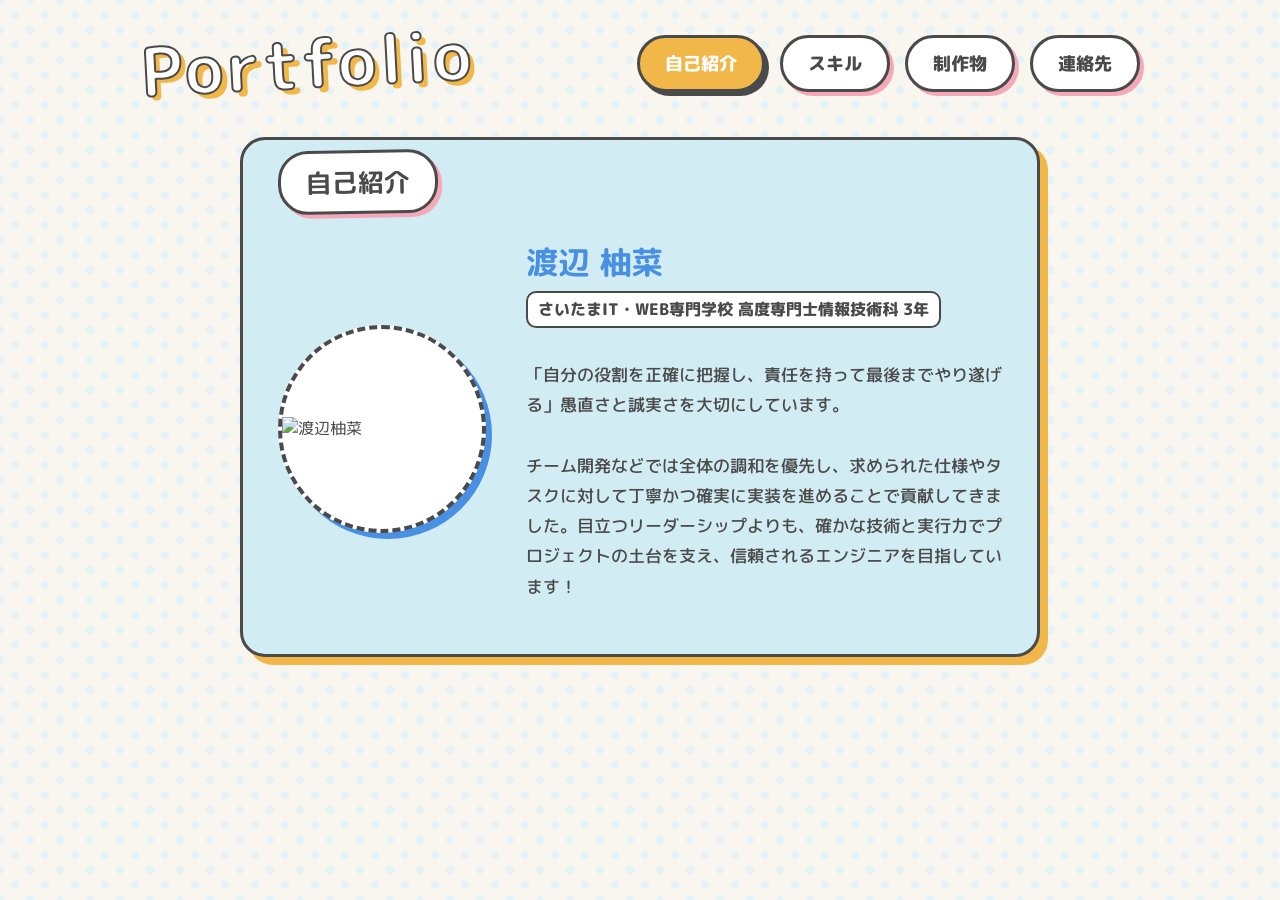
==== index.html @ 3a68c3c6 "Update index.html" ====
<!DOCTYPE html>
<html lang="ja">
<head>
    <meta charset="UTF-8">
    <meta name="viewport" content="width=device-width, initial-scale=1.0">
    <title>渡辺柚菜のポートフォリオ</title>
    <!-- 丸みのある可愛いフォントを読み込み -->
    <link rel="preconnect" href="https://fonts.googleapis.com">
    <link rel="preconnect" href="https://fonts.gstatic.com" crossorigin>
    <link href="https://fonts.googleapis.com/css2?family=M+PLUS+Rounded+1c:wght@500;800&display=swap" rel="stylesheet">
    
    <!-- CSSファイルの読み込み（GitHubでは同じフォルダに置くこと） -->
    <link rel="stylesheet" href="style.css">
</head>
<body>

<!-- ローディング画面 -->
<div id="loading-screen">
    <div class="loading-content">
        <div class="loading-shape"></div>
        <div class="loading-text">Now Loading...</div>
    </div>
</div>

<!-- パーティクル（漂う図形）の背景 -->
<div id="particles-container"></div>

<!-- ヘッダー部分 -->
<header class="site-header">
    <div class="header-inner">
        <h1 class="main-title">Portfolio</h1>
        
        <nav class="nav-menu">
            <button class="nav-btn active" onclick="showPage('page-about', this)">自己紹介</button>
            <button class="nav-btn" onclick="showPage('page-skills', this)">スキル</button>
            <button class="nav-btn" onclick="showPage('page-works', this)">制作物</button>
            <button class="nav-btn" onclick="showPage('page-contact', this)">連絡先</button>
        </nav>
    </div>
</header>

<div class="container">

    <!-- ページ1：自己紹介 -->
    <div id="page-about" class="page active">
        <div class="card-box">
            <h2>自己紹介</h2>
            <div class="profile-content">
                <div class="profile-img-wrapper">
                    <!-- GitHubにアップする際は、同じフォルダに kawaii.png などの画像を入れてください -->
                    <img src="kawaii.png" alt="渡辺柚菜">
                </div>
                <div class="profile-text">
                    <h3>渡辺 柚菜</h3>
                    <div class="sub-title">さいたまIT・WEB専門学校 高度専門士情報技術科 3年</div>
                    <p>
                        「自分の役割を正確に把握し、責任を持って最後までやり遂げる」愚直さと誠実さを大切にしています。<br><br>
                        チーム開発などでは全体の調和を優先し、求められた仕様やタスクに対して丁寧かつ確実に実装を進めることで貢献してきました。目立つリーダーシップよりも、確かな技術と実行力でプロジェクトの土台を支え、信頼されるエンジニアを目指しています！
                    </p>
                </div>
            </div>
        </div>
    </div>

    <!-- ページ2：スキル・資格 -->
    <div id="page-skills" class="page">
        <div class="card-box">
            <h2>スキル</h2>
            
            <div class="timeline-section">
                <h3>１年生</h3>
                <div class="skill-category">
                    <div class="skill-category-title">フロント・デザイン</div>
                    <span class="skill-tag">HTML/CSS</span>
                    <span class="skill-tag">JavaScript</span>
                </div>
                <div class="skill-category">
                    <div class="skill-category-title">バック・DB・インフラ等</div>
                    <span class="skill-tag">Python</span>
                    <span class="skill-tag">MySQL</span>
                    <span class="skill-tag">Linux</span>
                    <span class="skill-tag">Git</span>
                </div>
            </div>
            
            <div class="timeline-section">
                <h3>２年生</h3>
                <div class="skill-category">
                    <div class="skill-category-title">フロントエンド</div>
                    <span class="skill-tag">TypeScript</span>
                    <span class="skill-tag">Node.js</span>
                </div>
                <div class="skill-category">
                    <div class="skill-category-title">バック・DB・インフラ</div>
                    <span class="skill-tag">Swift</span>
                    <span class="skill-tag">Xcode</span>
                    <span class="skill-tag">SQLite3</span>
                    <span class="skill-tag">AWS</span>
                </div>
                <div class="skill-category">
                    <div class="skill-category-title">デザイン・その他</div>
                    <span class="skill-tag">Figma</span>
                    <span class="skill-tag">Raspberry Pi</span>
                </div>
            </div>
            
            <div class="timeline-section">
                <h3>３年生～現在</h3>
                <div class="skill-category">
                    <div class="skill-category-title">バック・DB</div>
                    <span class="skill-tag">Swift</span>
                    <span class="skill-tag">Xcode</span>
                    <span class="skill-tag">MySQL</span>
                </div>
                <div class="skill-category">
                    <div class="skill-category-title">デザイン・動画</div>
                    <span class="skill-tag">Figma</span>
                    <span class="skill-tag">Premiere Pro</span>
                </div>
            </div>
        </div>

        <div class="card-box">
            <h2>資格・免許</h2>
            <ul class="badge-list">
                <li>普通自動車第一種運転免許</li>
                <li>MOS (Microsoft Office Specialist) Excel</li>
                <li>MOS (Microsoft Office Specialist) Word</li>
            </ul>
        </div>
    </div>

    <!-- ページ3：制作物 -->
    <div id="page-works" class="page">
        <div class="card-box works-container">
            <div class="works-grid">
                <a href="#" target="_blank" class="work-card">
                    <div class="work-img" style="background-image: url('work1.png');"></div>
                    <div class="work-info">
                        <div class="work-tags">
                            <span class="work-tag">2年生</span>
                            <span class="work-tag">Swift</span>
                        </div>
                        <h3>iOSアプリ「○○○○」</h3>
                        <p>授業で作成したiOSアプリです。○○の課題を解決するために作成し、データの保存にはSQLiteを利用しました。（タップでデモへ）</p>
                    </div>
                </a>
                <a href="#" target="_blank" class="work-card">
                    <div class="work-img" style="background-image: url('work2.png');"></div>
                    <div class="work-info">
                        <div class="work-tags">
                            <span class="work-tag">1年生</span>
                            <span class="work-tag">Web制作</span>
                        </div>
                        <h3>Webサイト「○○○○」</h3>
                        <p>はじめてJavaScriptで動きをつけたWebサイトです。デザインからコーディングまで一貫して行いました。</p>
                    </div>
                </a>
            </div>
        </div>
    </div>

    <!-- ページ4：連絡先 -->
    <div id="page-contact" class="page">
        <div class="card-box">
            <h2>連絡先</h2>
            <p class="contact-text">
                ポートフォリオをご覧いただきありがとうございます！<br>
                ご連絡は以下のメールアドレスよりお願いいたします。
            </p>
            <ul class="badge-list">
                <!-- メールアドレスはご自身のものに変更してください -->
                <li>メール: <a href="mailto:yuzuna-watanabe@example.com" class="contact-link">yuzuna-watanabe@example.com</a></li>
            </ul>
        </div>
    </div>

</div>

<!-- JavaScriptエリア（エラーを防ぐため外部に依存しないプレーンなJS） -->
<script>
    // ページ切り替え機能
    function showPage(pageId, btnElement) {
        const pages = document.querySelectorAll('.page');
        pages.forEach(page => page.classList.remove('active'));

        const buttons = document.querySelectorAll('.nav-btn');
        buttons.forEach(btn => btn.classList.remove('active'));

        const targetPage = document.getElementById(pageId);
        if (targetPage) {
            targetPage.classList.add('active');
            btnElement.classList.add('active');
        }
    }

    // ローディング画面とパーティクルの制御
    window.addEventListener('load', () => {
        setTimeout(() => {
            const loader = document.getElementById('loading-screen');
            if (loader) {
                loader.style.opacity = '0';
                loader.style.visibility = 'hidden';
            }
        }, 1200);

        createParticles();
    });

    // パーティクル（図形）の生成
    function createParticles() {
        const container = document.getElementById('particles-container');
        if (!container) return;
        
        const colors = ['#f7a8b8', '#d2ecf4', '#f2b749', '#ffffff'];

        for (let i = 0; i < 25; i++) {
            const particle = document.createElement('div');
            particle.classList.add('particle');
            
            const size = Math.random() * 20 + 10;
            const left = Math.random() * 100;
            const duration = Math.random() * 15 + 10;
            const delay = Math.random() * 10;

            particle.style.width = `${size}px`;
            particle.style.height = `${size}px`;
            particle.style.left = `${left}vw`;
            particle.style.animationDuration = `${duration}s`;
            particle.style.animationDelay = `${delay}s`;
            particle.style.backgroundColor = colors[Math.floor(Math.random() * colors.length)];

            if (Math.random() > 0.5) {
                particle.style.borderRadius = '50%';
            } else {
                particle.style.borderRadius = '6px';
            }

            container.appendChild(particle);
        }
    }
</script>

</body>
</html>
---- style.css ----
@charset "UTF-8";

/* =========================================
   1. 基本設定（カラーパレットと全体）
   ========================================= */

:root {
    --bg-base: #f9f6f0;        /* クリーム色 */
    --dot-color: #e4f3f8;      /* 背景の水玉の色 */
    --box-bg: #d2ecf4;         /* メインの薄いブルー */
    --text-main: #4a4a4a;      /* 少し柔らかい黒 */
    --accent-yellow: #f2b749;  /* マスタードイエロー */
    --accent-pink: #f7a8b8;    /* ポップなピンク */
    --accent-blue: #4a90e2;    /* さわやかなブルー */
}

/* --- スクロールバーのカスタマイズ --- */
::-webkit-scrollbar {
    width: 14px; /* 少し太めにして可愛く */
}
::-webkit-scrollbar-track {
    background: var(--bg-base);
}
::-webkit-scrollbar-thumb {
    background-color: var(--accent-yellow);
    border-radius: 10px;
    border: 3px solid var(--bg-base); /* トラックの色と合わせてフチを作る */
}

body {
    /* 水玉模様の背景 */
    background-color: var(--bg-base);
    background-image: 
        radial-gradient(var(--dot-color) 20%, transparent 20%),
        radial-gradient(var(--dot-color) 20%, transparent 20%);
    background-size: 30px 30px;
    background-position: 0 0, 15px 15px;
    
    color: var(--text-main);
    font-family: 'M PLUS Rounded 1c', sans-serif; /* 丸ゴシック */
    margin: 0;
    padding: 0 20px 40px 20px;
    display: flex;
    flex-direction: column;
    align-items: center;
    overflow-x: hidden; /* 横揺れ防止 */
}

/* =========================================
   2. ヘッダーエリア
   ========================================= */

.site-header {
    width: 100%;
    display: flex;
    justify-content: center;
    padding: 30px 0 40px 0;
}

.header-inner {
    max-width: 1000px;
    width: 100%;
    display: flex;
    justify-content: space-between;
    align-items: center;
}

/* --- メインタイトル --- */
.main-title {
    color: #fff;
    font-size: 4.2rem;
    margin: 0;
    -webkit-text-stroke: 2px var(--text-main);
    text-shadow: 5px 5px 0px var(--accent-yellow);
    letter-spacing: 4px;
    transform: rotate(-3deg);
    line-height: 1;
}

/* --- メニューボタン --- */
.nav-menu {
    display: flex;
    gap: 15px;
    flex-wrap: wrap;
    justify-content: center;
}

.nav-btn {
    background-color: #fff;
    border: 3px solid var(--text-main);
    color: var(--text-main);
    padding: 12px 25px;
    border-radius: 50px;
    font-size: 1.1rem;
    font-weight: 800;
    font-family: 'M PLUS Rounded 1c', sans-serif;
    cursor: pointer;
    transition: all 0.2s cubic-bezier(0.68, -0.55, 0.265, 1.55);
    box-shadow: 4px 4px 0px var(--accent-pink);
}

.nav-btn:hover {
    transform: translateY(-5px) rotate(-3deg);
    box-shadow: 6px 8px 0px var(--accent-pink);
}

.nav-btn.active {
    background-color: var(--accent-yellow);
    box-shadow: 4px 4px 0px var(--text-main);
    color: #fff;
}

@media (max-width: 850px) {
    .header-inner { flex-direction: column; gap: 25px; }
    .main-title { font-size: 3.5rem; }
}


/* =========================================
   3. メインコンテンツと共通スタイル
   ========================================= */

.container {
    max-width: 800px;
    width: 100%;
}

/* ページ切り替えアニメーション */
.page {
    display: none;
    animation: popIn 0.5s cubic-bezier(0.68, -0.55, 0.265, 1.55) forwards;
}
.page.active { display: block; }

@keyframes popIn {
    0% { opacity: 0; transform: scale(0.9) translateY(20px); }
    100% { opacity: 1; transform: scale(1) translateY(0); }
}

/* --- 共通の角丸・影付きボックス --- */
.card-box {
    background-color: var(--box-bg);
    border: 3px solid var(--text-main);
    border-radius: 25px;
    padding: 35px;
    box-shadow: 8px 8px 0px var(--accent-yellow);
    margin-bottom: 30px;
    position: relative;
}

/* ボックスのタイトル（リボン風） */
.card-box h2 {
    color: var(--text-main);
    font-size: 1.6rem;
    margin-top: -55px; /* ボックスの上にはみ出させる */
    margin-bottom: 25px;
    background-color: #fff;
    border: 3px solid var(--text-main);
    padding: 10px 25px;
    border-radius: 30px;
    display: inline-block;
    box-shadow: 4px 4px 0px var(--accent-pink);
    transform: rotate(-1deg);
}

/* 制作物ページは外側の背景を消す */
.works-container {
    background-color: transparent;
    border: none;
    box-shadow: none;
    padding: 0;
}


/* =========================================
   4. 各ページ専用のスタイル
   ========================================= */

/* --- ページ1：自己紹介 --- */
.profile-content {
    display: flex;
    align-items: center;
    gap: 40px;
}

.profile-img-wrapper {
    width: 200px;
    height: 200px;
    border-radius: 50%;
    border: 4px dashed var(--text-main);
    background-color: #fff; /* 丸の中の色を白（#fff）に変更しました */
    display: flex;
    justify-content: center;
    align-items: center; /* 画像をど真ん中に配置します */
    box-shadow: 6px 6px 0px var(--accent-blue);
    flex-shrink: 0;
    position: relative;
}

.profile-img-wrapper img {
    width: 115%; /* 115%から90%に変更し、画像を少し小さめにしました */
    height: auto;
    object-fit: contain;
    position: relative;
    z-index: 10;
}

.profile-text h3 { margin: 0 0 5px 0; font-size: 2rem; color: var(--accent-blue); }
.profile-text .sub-title { font-size: 1rem; color: var(--text-main); margin-bottom: 15px; font-weight: 800; background: #fff; display: inline-block; padding: 5px 10px; border-radius: 10px; border: 2px solid var(--text-main); }
.profile-text p { line-height: 1.8; font-size: 1.05rem; font-weight: 500; text-align: left; }

@media (max-width: 650px) {
    .profile-content { flex-direction: column; text-align: center; }
}

/* --- ページ2：スキル・資格 --- */
.timeline-section { 
    background: #fff; 
    border: 3px solid var(--text-main); 
    border-radius: 15px; 
    padding: 20px; 
    margin-bottom: 20px; 
    box-shadow: 4px 4px 0px rgba(0,0,0,0.1);
}
.timeline-section h3 { 
    font-size: 1.2rem; 
    color: var(--accent-blue); 
    margin: 0 0 15px 0; 
    border-bottom: 3px dotted var(--accent-yellow); 
    display: inline-block;
}

.skill-tag {
    display: inline-block;
    background-color: var(--bg-base);
    border: 2px solid var(--text-main);
    padding: 5px 12px;
    border-radius: 20px;
    font-size: 0.9rem;
    font-weight: 800;
    margin: 0 5px 10px 0;
    box-shadow: 2px 2px 0px var(--accent-yellow);
}

/* リストのデザイン */
.badge-list { list-style: none; padding: 0; margin: 0; }
.badge-list li { 
    background: #fff; 
    border: 2px solid var(--text-main);
    padding: 12px 20px; 
    border-radius: 15px; 
    margin-bottom: 12px; 
    font-size: 1rem; 
    font-weight: 800;
    box-shadow: 3px 3px 0px var(--accent-pink);
    display: flex;
    align-items: center;
}

/* 絵文字の代わりに、可愛いドットをCSSで作成してリストの先頭に付ける */
.badge-list li::before { 
    content: "";
    display: inline-block;
    width: 12px;
    height: 12px;
    background-color: var(--accent-yellow);
    border: 2px solid var(--text-main);
    border-radius: 50%;
    margin-right: 12px;
    box-shadow: 2px 2px 0px var(--accent-pink); /* ドットにも影をつける */
}

/* --- ページ3：制作物 --- */
.works-grid { display: flex; flex-direction: column; gap: 30px; }
.work-card {
    background-color: #fff; border-radius: 20px; overflow: hidden;
    text-decoration: none; color: var(--text-main); display: flex;
    border: 3px solid var(--text-main);
    box-shadow: 6px 6px 0px var(--accent-blue);
    transition: all 0.3s cubic-bezier(0.68, -0.55, 0.265, 1.55);
}
.work-card:hover { 
    transform: translateY(-8px) rotate(1deg); 
    box-shadow: 10px 10px 0px var(--accent-pink); 
}
.work-img { 
    width: 45%; 
    background-color: var(--bg-base); 
    min-height: 220px; 
    background-size: cover; 
    background-position: center; 
    border-right: 3px solid var(--text-main); 
}
.work-info { padding: 30px; width: 55%; display: flex; flex-direction: column; justify-content: center; }
.work-info h3 { margin: 0 0 15px 0; font-size: 1.5rem; }
.work-info p { font-size: 0.95rem; font-weight: 500; line-height: 1.6; margin: 0; }

.work-tags { margin-bottom: 15px; }
.work-tag { font-size: 0.85rem; background-color: var(--accent-yellow); color: #fff; border: 2px solid var(--text-main); padding: 5px 10px; border-radius: 8px; margin-right: 8px; font-weight: 800; }

@media (max-width: 600px) {
    .work-card { flex-direction: column; }
    .work-img { width: 100%; border-right: none; border-bottom: 3px solid var(--text-main); }
    .work-info { width: 100%; box-sizing: border-box; }
}


/* =========================================
   5. ローディングとパーティクル（絵文字なし版）
   ========================================= */

/* --- ローディング画面全体 --- */
#loading-screen {
    position: fixed;
    top: 0; left: 0;
    width: 100vw; height: 100vh;
    /* 背景色も水玉にしておく */
    background-color: var(--bg-base);
    background-image: 
        radial-gradient(var(--dot-color) 20%, transparent 20%),
        radial-gradient(var(--dot-color) 20%, transparent 20%);
    background-size: 30px 30px;
    background-position: 0 0, 15px 15px;
    z-index: 9999;
    display: flex;
    justify-content: center;
    align-items: center;
    transition: opacity 0.8s ease-out, visibility 0.8s ease-out;
}

.loading-content {
    text-align: center;
}

/* --- 回転するポップな四角形（CSSで描画） --- */
.loading-shape {
    width: 45px;
    height: 45px;
    background-color: var(--accent-pink);
    border: 3px solid var(--text-main);
    border-radius: 12px;
    margin: 0 auto 20px auto;
    box-shadow: 4px 4px 0px var(--accent-yellow);
    animation: spinBounce 1.5s infinite cubic-bezier(0.68, -0.55, 0.265, 1.55);
}

@keyframes spinBounce {
    0% { transform: translateY(0) rotate(0deg); }
    50% { transform: translateY(-25px) rotate(180deg); }
    100% { transform: translateY(0) rotate(360deg); }
}

/* 文字の装飾 */
.loading-text {
    font-size: 2rem;
    font-weight: 800;
    color: var(--text-main);
    letter-spacing: 2px;
    -webkit-text-stroke: 1px #fff;
    text-shadow: 3px 3px 0px var(--accent-pink);
}


/* --- パーティクル（漂う図形） --- */
#particles-container {
    position: fixed;
    top: 0; left: 0;
    width: 100vw; height: 100vh;
    pointer-events: none; /* クリックの邪魔にならないようにする */
    z-index: -1;          /* 他のコンテンツの後ろに配置 */
    overflow: hidden;
}

.particle {
    position: absolute;
    bottom: -50px;
    opacity: 0;
    animation: driftUp linear infinite;
    border: 3px solid var(--text-main);
    box-shadow: 2px 2px 0px rgba(0,0,0,0.1);
}

@keyframes driftUp {
    0% { transform: translateY(0) translateX(0) rotate(0deg); opacity: 0; }
    10% { opacity: 0.8; }
    90% { opacity: 0.8; }
    100% { transform: translateY(-110vh) translateX(30px) rotate(360deg); opacity: 0; }
}

/* --- スキルの小見出し（カテゴリー）をスッキリ見やすく！ --- */
.skill-category {
    margin-bottom: 25px; /* タグの下にしっかり余白を取って見やすく */
}

.skill-category:last-child {
    margin-bottom: 5px;
}

/* ごちゃごちゃしたフチや影をなくし、スッキリとしたテキストに */
.skill-category-title {
    font-size: 0.95rem;
    font-weight: 800;
    color: var(--text-main);
    margin-bottom: 12px;
    display: flex;
    align-items: center;
}

/* 左側に可愛いピンクの丸（ドット）をつけてアクセントに */
.skill-category-title::before {
    content: "";
    display: inline-block;
    width: 10px;
    height: 10px;
    border-radius: 50%;
    background-color: var(--accent-pink);
    margin-right: 10px;
    box-shadow: 2px 2px 0px rgba(0,0,0,0.1); /* ドットにだけさりげない影 */
}
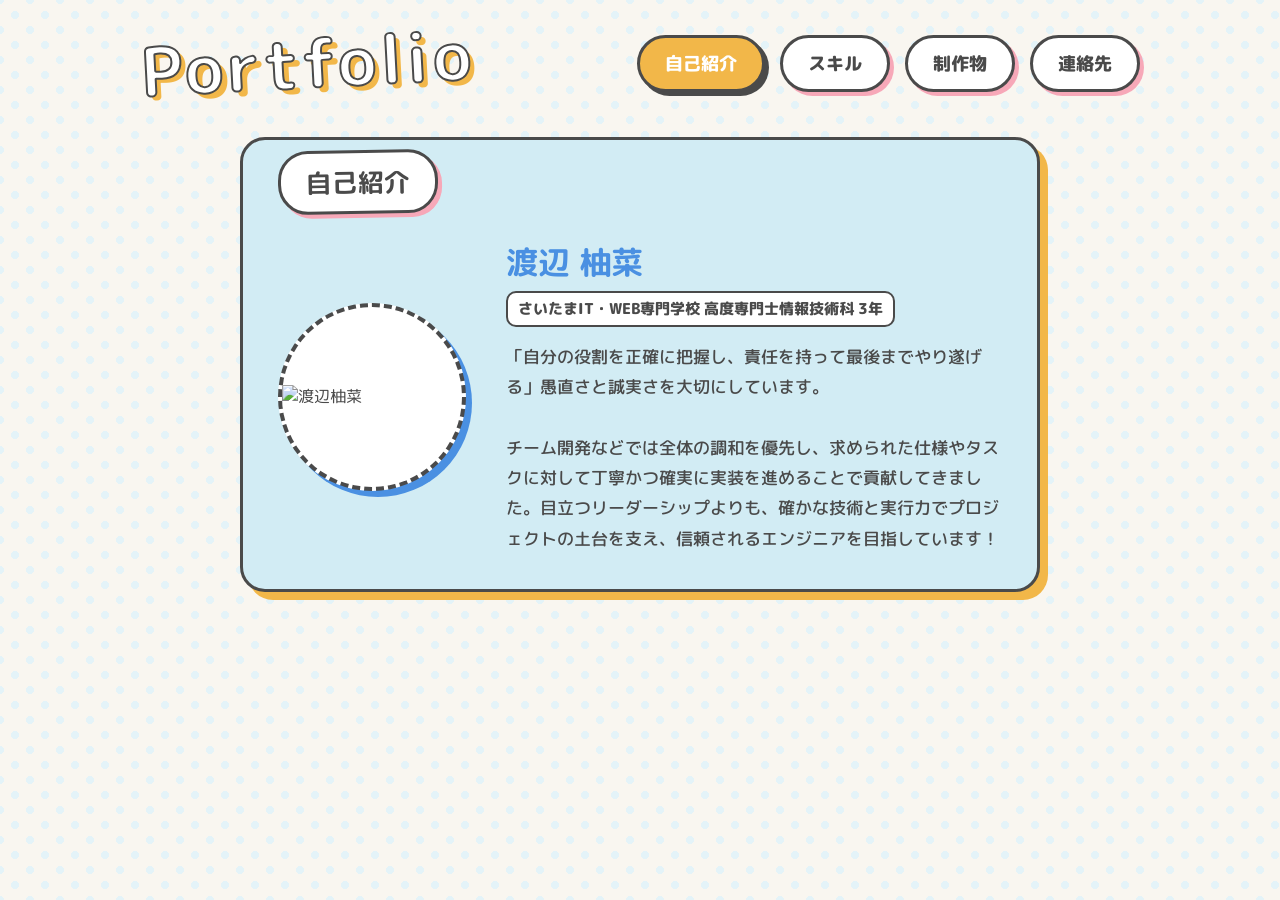
==== commit 678d1a84: "Update index.html" ====
--- a/index.html
+++ b/index.html
@@ -170,7 +170,7 @@
             </p>
             <ul class="badge-list">
                 <!-- メールアドレスはご自身のものに変更してください -->
-                <li>メール: <a href="mailto:yuzuna-watanabe@example.com" class="contact-link">yuzuna-watanabe@example.com</a></li>
+                <li>メール: <a href="mailto:siw24010040@class.siw.ac.jp" class="contact-link">siw24010040@class.siw.ac.jp</a></li>
             </ul>
         </div>
     </div>
--- a/style.css
+++ b/style.css
@@ -3,7 +3,6 @@
 /* =========================================
    1. 基本設定（カラーパレットと全体）
    ========================================= */
-
 :root {
     --bg-base: #f9f6f0;        /* クリーム色 */
     --dot-color: #e4f3f8;      /* 背景の水玉の色 */
@@ -14,9 +13,8 @@
     --accent-blue: #4a90e2;    /* さわやかなブルー */
 }
 
-/* --- スクロールバーのカスタマイズ --- */
 ::-webkit-scrollbar {
-    width: 14px; /* 少し太めにして可愛く */
+    width: 14px;
 }
 ::-webkit-scrollbar-track {
     background: var(--bg-base);
@@ -24,32 +22,29 @@
 ::-webkit-scrollbar-thumb {
     background-color: var(--accent-yellow);
     border-radius: 10px;
-    border: 3px solid var(--bg-base); /* トラックの色と合わせてフチを作る */
+    border: 3px solid var(--bg-base);
 }
 
 body {
-    /* 水玉模様の背景 */
     background-color: var(--bg-base);
     background-image: 
         radial-gradient(var(--dot-color) 20%, transparent 20%),
         radial-gradient(var(--dot-color) 20%, transparent 20%);
     background-size: 30px 30px;
     background-position: 0 0, 15px 15px;
-    
     color: var(--text-main);
-    font-family: 'M PLUS Rounded 1c', sans-serif; /* 丸ゴシック */
+    font-family: 'M PLUS Rounded 1c', sans-serif;
     margin: 0;
     padding: 0 20px 40px 20px;
     display: flex;
     flex-direction: column;
     align-items: center;
-    overflow-x: hidden; /* 横揺れ防止 */
+    overflow-x: hidden; /* スマホで横揺れするのを防ぐ */
 }
 
 /* =========================================
    2. ヘッダーエリア
    ========================================= */
-
 .site-header {
     width: 100%;
     display: flex;
@@ -65,7 +60,6 @@
     align-items: center;
 }
 
-/* --- メインタイトル --- */
 .main-title {
     color: #fff;
     font-size: 4.2rem;
@@ -77,7 +71,6 @@
     line-height: 1;
 }
 
-/* --- メニューボタン --- */
 .nav-menu {
     display: flex;
     gap: 15px;
@@ -110,22 +103,25 @@
     color: #fff;
 }
 
+/* スマホ用ヘッダー調整 */
 @media (max-width: 850px) {
-    .header-inner { flex-direction: column; gap: 25px; }
+    .header-inner { flex-direction: column; gap: 20px; }
     .main-title { font-size: 3.5rem; }
 }
-
+@media (max-width: 480px) {
+    .main-title { font-size: 2.8rem; letter-spacing: 2px; }
+    .nav-btn { padding: 10px 18px; font-size: 0.95rem; }
+    .site-header { padding: 20px 0 30px 0; }
+}
 
 /* =========================================
    3. メインコンテンツと共通スタイル
    ========================================= */
-
 .container {
     max-width: 800px;
     width: 100%;
 }
 
-/* ページ切り替えアニメーション */
 .page {
     display: none;
     animation: popIn 0.5s cubic-bezier(0.68, -0.55, 0.265, 1.55) forwards;
@@ -137,7 +133,6 @@
     100% { opacity: 1; transform: scale(1) translateY(0); }
 }
 
-/* --- 共通の角丸・影付きボックス --- */
 .card-box {
     background-color: var(--box-bg);
     border: 3px solid var(--text-main);
@@ -148,11 +143,10 @@
     position: relative;
 }
 
-/* ボックスのタイトル（リボン風） */
 .card-box h2 {
     color: var(--text-main);
     font-size: 1.6rem;
-    margin-top: -55px; /* ボックスの上にはみ出させる */
+    margin-top: -55px;
     margin-bottom: 25px;
     background-color: #fff;
     border: 3px solid var(--text-main);
@@ -163,14 +157,11 @@
     transform: rotate(-1deg);
 }
 
-/* 制作物ページは外側の背景を消す */
-.works-container {
-    background-color: transparent;
-    border: none;
-    box-shadow: none;
-    padding: 0;
-}
-
+/* スマホ用の箱のサイズ調整 */
+@media (max-width: 600px) {
+    .card-box { padding: 25px 20px; border-radius: 20px; }
+    .card-box h2 { font-size: 1.3rem; margin-top: -42px; padding: 8px 20px; }
+}
 
 /* =========================================
    4. 各ページ専用のスタイル
@@ -184,33 +175,36 @@
 }
 
 .profile-img-wrapper {
-    width: 200px;
-    height: 200px;
+    width: 180px;
+    height: 180px;
     border-radius: 50%;
     border: 4px dashed var(--text-main);
-    background-color: #fff; /* 丸の中の色を白（#fff）に変更しました */
+    background-color: #fff;
     display: flex;
     justify-content: center;
-    align-items: center; /* 画像をど真ん中に配置します */
+    align-items: center;
     box-shadow: 6px 6px 0px var(--accent-blue);
     flex-shrink: 0;
     position: relative;
 }
 
 .profile-img-wrapper img {
-    width: 115%; /* 115%から90%に変更し、画像を少し小さめにしました */
+    width: 115%;
     height: auto;
     object-fit: contain;
     position: relative;
-    z-index: 10;
+    z-index: 10; /* 画像を手前に出す */
 }
 
 .profile-text h3 { margin: 0 0 5px 0; font-size: 2rem; color: var(--accent-blue); }
-.profile-text .sub-title { font-size: 1rem; color: var(--text-main); margin-bottom: 15px; font-weight: 800; background: #fff; display: inline-block; padding: 5px 10px; border-radius: 10px; border: 2px solid var(--text-main); }
-.profile-text p { line-height: 1.8; font-size: 1.05rem; font-weight: 500; text-align: left; }
-
+.profile-text .sub-title { font-size: 0.95rem; color: var(--text-main); margin-bottom: 15px; font-weight: 800; background: #fff; display: inline-block; padding: 5px 10px; border-radius: 10px; border: 2px solid var(--text-main); }
+.profile-text p { line-height: 1.8; font-size: 1.05rem; font-weight: 500; text-align: left; margin: 0; }
+
+/* スマホ時の縦並び化 */
 @media (max-width: 650px) {
-    .profile-content { flex-direction: column; text-align: center; }
+    .profile-content { flex-direction: column; text-align: center; gap: 20px; }
+    .profile-text p { text-align: left; font-size: 1rem; }
+    .profile-img-wrapper { width: 150px; height: 150px; }
 }
 
 /* --- ページ2：スキル・資格 --- */
@@ -230,6 +224,29 @@
     display: inline-block;
 }
 
+/* スッキリさせたスキルカテゴリー */
+.skill-category { margin-bottom: 25px; }
+.skill-category:last-child { margin-bottom: 5px; }
+
+.skill-category-title {
+    font-size: 0.95rem;
+    font-weight: 800;
+    color: var(--text-main);
+    margin-bottom: 12px;
+    display: flex;
+    align-items: center;
+}
+.skill-category-title::before {
+    content: "";
+    display: inline-block;
+    width: 10px;
+    height: 10px;
+    border-radius: 50%;
+    background-color: var(--accent-pink);
+    margin-right: 10px;
+    box-shadow: 2px 2px 0px rgba(0,0,0,0.1);
+}
+
 .skill-tag {
     display: inline-block;
     background-color: var(--bg-base);
@@ -242,7 +259,6 @@
     box-shadow: 2px 2px 0px var(--accent-yellow);
 }
 
-/* リストのデザイン */
 .badge-list { list-style: none; padding: 0; margin: 0; }
 .badge-list li { 
     background: #fff; 
@@ -255,9 +271,8 @@
     box-shadow: 3px 3px 0px var(--accent-pink);
     display: flex;
     align-items: center;
-}
-
-/* 絵文字の代わりに、可愛いドットをCSSで作成してリストの先頭に付ける */
+    word-break: break-all; /* スマホでURLなどがはみ出さないように */
+}
 .badge-list li::before { 
     content: "";
     display: inline-block;
@@ -267,10 +282,25 @@
     border: 2px solid var(--text-main);
     border-radius: 50%;
     margin-right: 12px;
-    box-shadow: 2px 2px 0px var(--accent-pink); /* ドットにも影をつける */
+    box-shadow: 2px 2px 0px var(--accent-pink);
+    flex-shrink: 0; /* 丸が潰れないように */
+}
+
+/* スマホ用リスト調整 */
+@media (max-width: 600px) {
+    .timeline-section { padding: 15px; }
+    .skill-tag { font-size: 0.85rem; padding: 4px 10px; }
+    .badge-list li { font-size: 0.9rem; padding: 10px 15px; }
 }
 
 /* --- ページ3：制作物 --- */
+.works-container {
+    background-color: transparent;
+    border: none;
+    box-shadow: none;
+    padding: 0;
+}
+
 .works-grid { display: flex; flex-direction: column; gap: 30px; }
 .work-card {
     background-color: #fff; border-radius: 20px; overflow: hidden;
@@ -298,23 +328,44 @@
 .work-tags { margin-bottom: 15px; }
 .work-tag { font-size: 0.85rem; background-color: var(--accent-yellow); color: #fff; border: 2px solid var(--text-main); padding: 5px 10px; border-radius: 8px; margin-right: 8px; font-weight: 800; }
 
+/* スマホ用制作物カード縦並び */
 @media (max-width: 600px) {
     .work-card { flex-direction: column; }
-    .work-img { width: 100%; border-right: none; border-bottom: 3px solid var(--text-main); }
-    .work-info { width: 100%; box-sizing: border-box; }
-}
-
+    .work-img { width: 100%; border-right: none; border-bottom: 3px solid var(--text-main); min-height: 180px; }
+    .work-info { width: 100%; box-sizing: border-box; padding: 20px; }
+}
+
+/* --- ページ4：連絡先 --- */
+.contact-text {
+    margin-bottom: 25px;
+    font-size: 1.1rem;
+    line-height: 1.8;
+    font-weight: 500;
+}
+.contact-link {
+    color: var(--accent-blue);
+    text-decoration: none;
+    font-weight: 800;
+    border-bottom: 2px dashed var(--accent-yellow);
+    margin-left: 5px;
+    transition: color 0.2s ease, border-color 0.2s ease;
+    word-break: break-all; /* スマホでメアドが折り返せるようにする */
+}
+.contact-link:hover {
+    color: var(--accent-pink);
+    border-color: var(--accent-pink);
+}
+@media (max-width: 600px) {
+    .contact-text { font-size: 1rem; }
+}
 
 /* =========================================
-   5. ローディングとパーティクル（絵文字なし版）
+   5. ローディングとパーティクル
    ========================================= */
-
-/* --- ローディング画面全体 --- */
 #loading-screen {
     position: fixed;
     top: 0; left: 0;
     width: 100vw; height: 100vh;
-    /* 背景色も水玉にしておく */
     background-color: var(--bg-base);
     background-image: 
         radial-gradient(var(--dot-color) 20%, transparent 20%),
@@ -328,11 +379,8 @@
     transition: opacity 0.8s ease-out, visibility 0.8s ease-out;
 }
 
-.loading-content {
-    text-align: center;
-}
-
-/* --- 回転するポップな四角形（CSSで描画） --- */
+.loading-content { text-align: center; }
+
 .loading-shape {
     width: 45px;
     height: 45px;
@@ -350,7 +398,6 @@
     100% { transform: translateY(0) rotate(360deg); }
 }
 
-/* 文字の装飾 */
 .loading-text {
     font-size: 2rem;
     font-weight: 800;
@@ -359,15 +406,17 @@
     -webkit-text-stroke: 1px #fff;
     text-shadow: 3px 3px 0px var(--accent-pink);
 }
-
-
-/* --- パーティクル（漂う図形） --- */
+@media (max-width: 480px) {
+    .loading-text { font-size: 1.5rem; }
+    .loading-shape { width: 35px; height: 35px; }
+}
+
 #particles-container {
     position: fixed;
     top: 0; left: 0;
     width: 100vw; height: 100vh;
-    pointer-events: none; /* クリックの邪魔にならないようにする */
-    z-index: -1;          /* 他のコンテンツの後ろに配置 */
+    pointer-events: none;
+    z-index: -1;
     overflow: hidden;
 }
 
@@ -386,34 +435,3 @@
     90% { opacity: 0.8; }
     100% { transform: translateY(-110vh) translateX(30px) rotate(360deg); opacity: 0; }
 }
-
-/* --- スキルの小見出し（カテゴリー）をスッキリ見やすく！ --- */
-.skill-category {
-    margin-bottom: 25px; /* タグの下にしっかり余白を取って見やすく */
-}
-
-.skill-category:last-child {
-    margin-bottom: 5px;
-}
-
-/* ごちゃごちゃしたフチや影をなくし、スッキリとしたテキストに */
-.skill-category-title {
-    font-size: 0.95rem;
-    font-weight: 800;
-    color: var(--text-main);
-    margin-bottom: 12px;
-    display: flex;
-    align-items: center;
-}
-
-/* 左側に可愛いピンクの丸（ドット）をつけてアクセントに */
-.skill-category-title::before {
-    content: "";
-    display: inline-block;
-    width: 10px;
-    height: 10px;
-    border-radius: 50%;
-    background-color: var(--accent-pink);
-    margin-right: 10px;
-    box-shadow: 2px 2px 0px rgba(0,0,0,0.1); /* ドットにだけさりげない影 */
-}
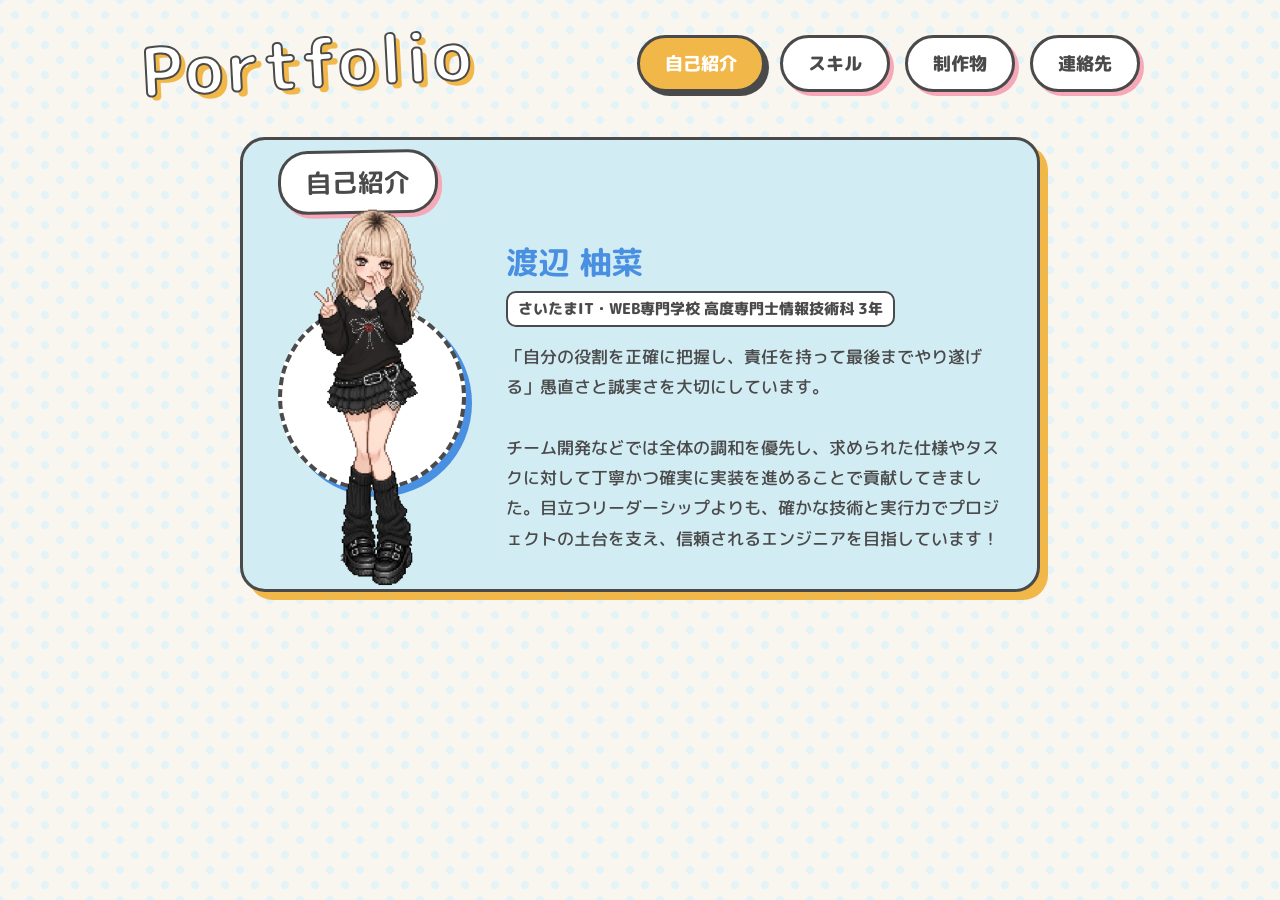
==== commit bb32d17c: "Update index.html" ====
--- a/index.html
+++ b/index.html
@@ -3,7 +3,7 @@
 <head>
     <meta charset="UTF-8">
     <meta name="viewport" content="width=device-width, initial-scale=1.0">
-    <title>渡辺柚菜のポートフォリオ</title>
+    <title>ポートフォリオ</title>
     <!-- 丸みのある可愛いフォントを読み込み -->
     <link rel="preconnect" href="https://fonts.googleapis.com">
     <link rel="preconnect" href="https://fonts.gstatic.com" crossorigin>
@@ -48,7 +48,7 @@
             <div class="profile-content">
                 <div class="profile-img-wrapper">
                     <!-- GitHubにアップする際は、同じフォルダに kawaii.png などの画像を入れてください -->
-                    <img src="kawaii.png" alt="渡辺柚菜">
+                    <img src="kawaii.png" alt="しゃしん">
                 </div>
                 <div class="profile-text">
                     <h3>渡辺 柚菜</h3>
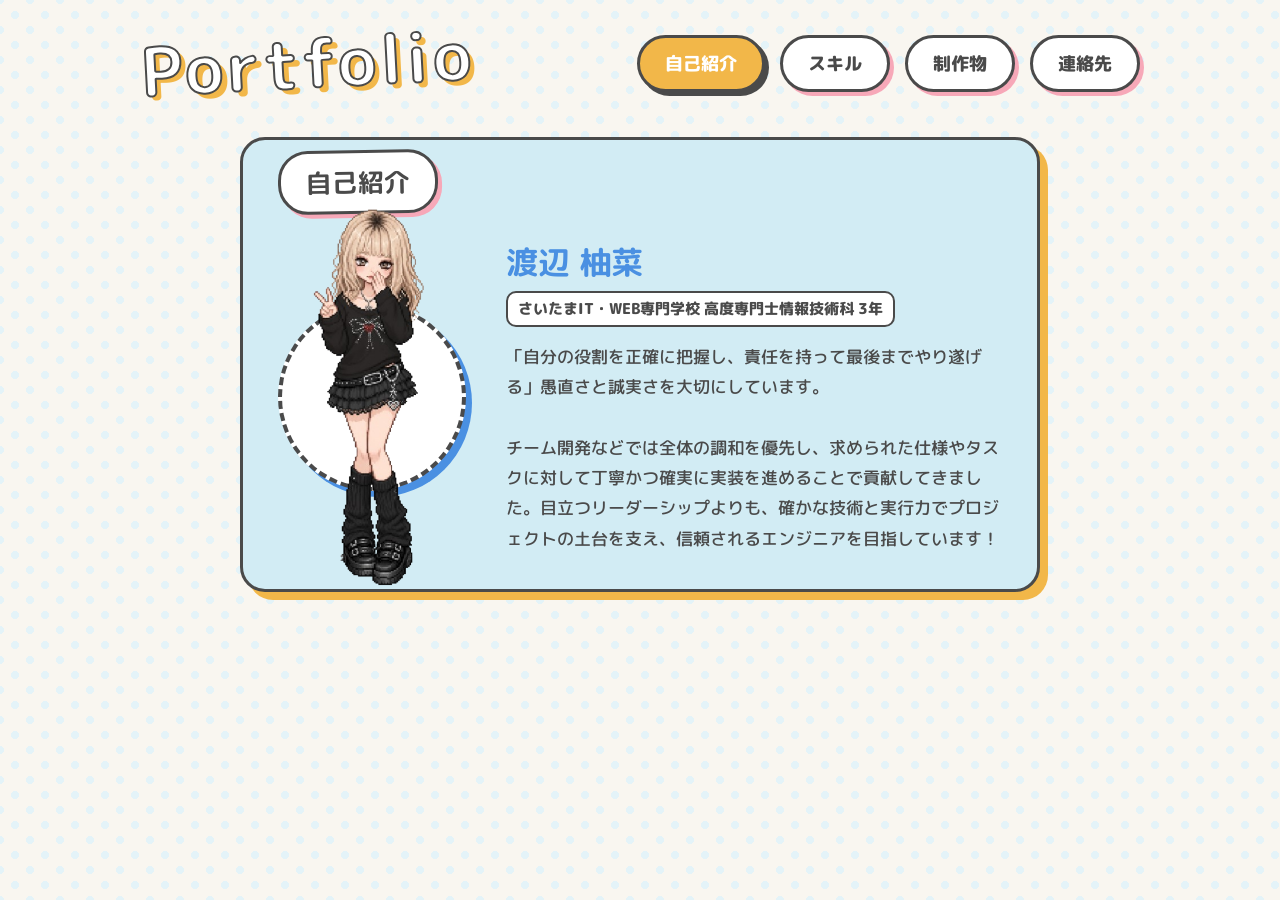
==== commit ba2537c0: "Update index.html" ====
--- a/index.html
+++ b/index.html
@@ -134,17 +134,22 @@
     <div id="page-works" class="page">
         <div class="card-box works-container">
             <div class="works-grid">
-                <a href="#" target="_blank" class="work-card">
+                
+                <a href="https://siw-career-design.github.io/subjectB/" target="_blank" class="work-card">
                     <div class="work-img" style="background-image: url('work1.png');"></div>
                     <div class="work-info">
                         <div class="work-tags">
                             <span class="work-tag">2年生</span>
-                            <span class="work-tag">Swift</span>
+                            <span class="work-tag">チーム制作</span>
                         </div>
-                        <h3>iOSアプリ「○○○○」</h3>
-                        <p>授業で作成したiOSアプリです。○○の課題を解決するために作成し、データの保存にはSQLiteを利用しました。（タップでデモへ）</p>
+                        <h3>基本情報技術者試験対策アプリ</h3>
+                        <p>
+                            基本情報技術者試験の合格を目的としたチーム制作アプリです。<br>
+                            創造性と独自性を大切にしつつ、「使い心地の良さ」と「モチベーション維持」にこだわって設計しました。ぜひ触ってみてください！
+                        </p>
                     </div>
                 </a>
+
                 <a href="#" target="_blank" class="work-card">
                     <div class="work-img" style="background-image: url('work2.png');"></div>
                     <div class="work-info">
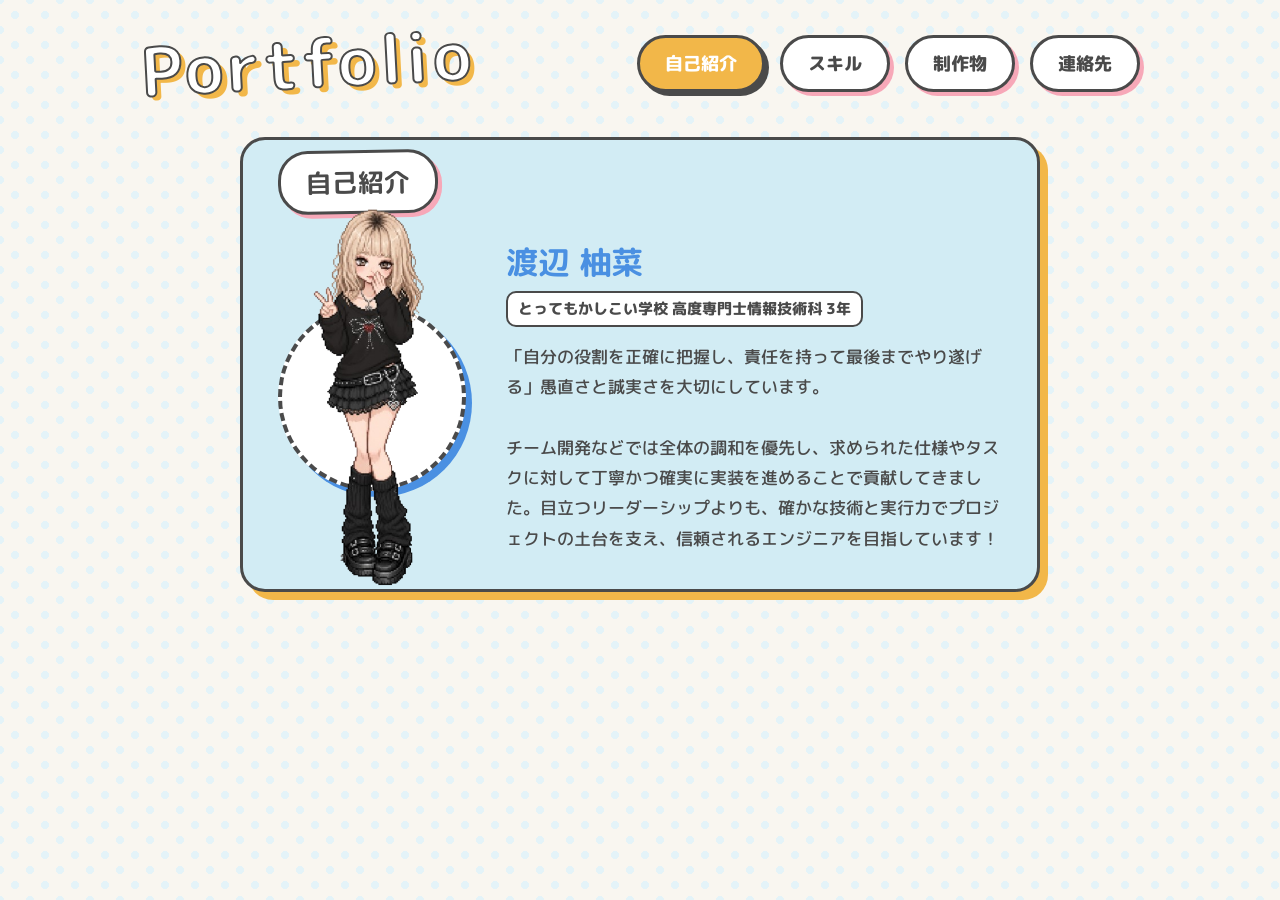
==== commit 6eec02cb: "Update index.html" ====
--- a/index.html
+++ b/index.html
@@ -52,7 +52,7 @@
                 </div>
                 <div class="profile-text">
                     <h3>渡辺 柚菜</h3>
-                    <div class="sub-title">さいたまIT・WEB専門学校 高度専門士情報技術科 3年</div>
+                    <div class="sub-title">とってもかしこい学校 高度専門士情報技術科 3年</div>
                     <p>
                         「自分の役割を正確に把握し、責任を持って最後までやり遂げる」愚直さと誠実さを大切にしています。<br><br>
                         チーム開発などでは全体の調和を優先し、求められた仕様やタスクに対して丁寧かつ確実に実装を進めることで貢献してきました。目立つリーダーシップよりも、確かな技術と実行力でプロジェクトの土台を支え、信頼されるエンジニアを目指しています！
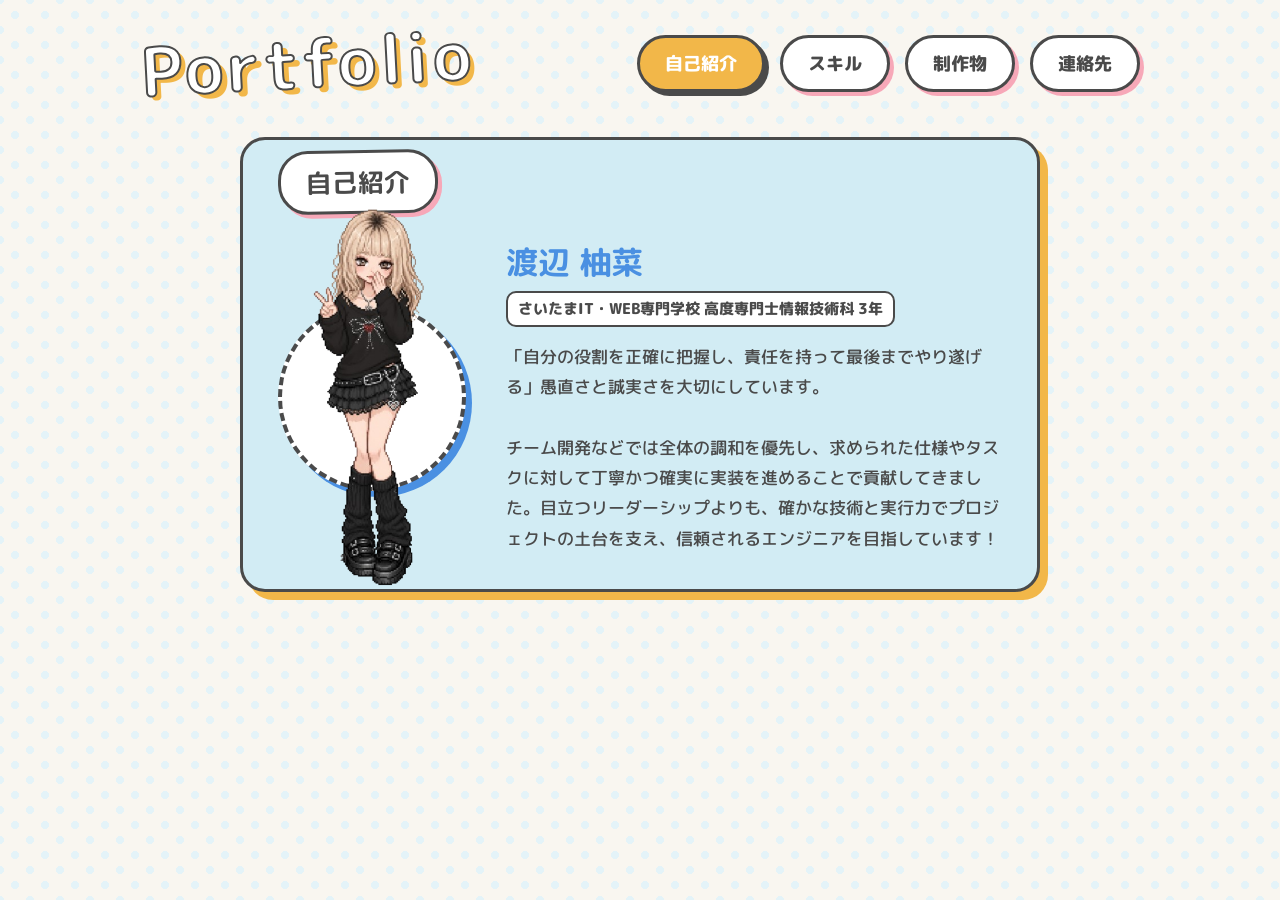
==== commit 8b55c1d4: "Update index.html" ====
--- a/index.html
+++ b/index.html
@@ -3,18 +3,15 @@
 <head>
     <meta charset="UTF-8">
     <meta name="viewport" content="width=device-width, initial-scale=1.0">
-    <title>ポートフォリオ</title>
-    <!-- 丸みのある可愛いフォントを読み込み -->
+    <title>渡辺柚菜のポートフォリオ</title>
     <link rel="preconnect" href="https://fonts.googleapis.com">
     <link rel="preconnect" href="https://fonts.gstatic.com" crossorigin>
     <link href="https://fonts.googleapis.com/css2?family=M+PLUS+Rounded+1c:wght@500;800&display=swap" rel="stylesheet">
     
-    <!-- CSSファイルの読み込み（GitHubでは同じフォルダに置くこと） -->
     <link rel="stylesheet" href="style.css">
 </head>
 <body>
 
-<!-- ローディング画面 -->
 <div id="loading-screen">
     <div class="loading-content">
         <div class="loading-shape"></div>
@@ -22,10 +19,8 @@
     </div>
 </div>
 
-<!-- パーティクル（漂う図形）の背景 -->
 <div id="particles-container"></div>
 
-<!-- ヘッダー部分 -->
 <header class="site-header">
     <div class="header-inner">
         <h1 class="main-title">Portfolio</h1>
@@ -41,18 +36,16 @@
 
 <div class="container">
 
-    <!-- ページ1：自己紹介 -->
     <div id="page-about" class="page active">
         <div class="card-box">
             <h2>自己紹介</h2>
             <div class="profile-content">
                 <div class="profile-img-wrapper">
-                    <!-- GitHubにアップする際は、同じフォルダに kawaii.png などの画像を入れてください -->
-                    <img src="kawaii.png" alt="しゃしん">
+                    <img src="kawaii.png" alt="渡辺柚菜">
                 </div>
                 <div class="profile-text">
                     <h3>渡辺 柚菜</h3>
-                    <div class="sub-title">とってもかしこい学校 高度専門士情報技術科 3年</div>
+                    <div class="sub-title">さいたまIT・WEB専門学校 高度専門士情報技術科 3年</div>
                     <p>
                         「自分の役割を正確に把握し、責任を持って最後までやり遂げる」愚直さと誠実さを大切にしています。<br><br>
                         チーム開発などでは全体の調和を優先し、求められた仕様やタスクに対して丁寧かつ確実に実装を進めることで貢献してきました。目立つリーダーシップよりも、確かな技術と実行力でプロジェクトの土台を支え、信頼されるエンジニアを目指しています！
@@ -62,10 +55,9 @@
         </div>
     </div>
 
-    <!-- ページ2：スキル・資格 -->
     <div id="page-skills" class="page">
         <div class="card-box">
-            <h2>スキル</h2>
+            <h2>学んだ内容</h2>
             
             <div class="timeline-section">
                 <h3>１年生</h3>
@@ -135,6 +127,7 @@
         <div class="card-box works-container">
             <div class="works-grid">
                 
+                <!-- ワーク1：基本情報アプリ -->
                 <a href="https://siw-career-design.github.io/subjectB/" target="_blank" class="work-card">
                     <div class="work-img" style="background-image: url('work1.png');"></div>
                     <div class="work-info">
@@ -144,28 +137,38 @@
                         </div>
                         <h3>基本情報技術者試験対策アプリ</h3>
                         <p>
-                            基本情報技術者試験の合格を目的としたチーム制作アプリです。<br>
+                            基本情報技術者試験の合格を目的としたチーム制作アプリです。
                             創造性と独自性を大切にしつつ、「使い心地の良さ」と「モチベーション維持」にこだわって設計しました。ぜひ触ってみてください！
                         </p>
                     </div>
                 </a>
 
-                <a href="#" target="_blank" class="work-card">
+                <!-- ワーク2：ブラックジャック -->
+                <a href="https://yuzu1029.github.io/blackjack/" target="_blank" class="work-card">
                     <div class="work-img" style="background-image: url('work2.png');"></div>
                     <div class="work-info">
                         <div class="work-tags">
-                            <span class="work-tag">1年生</span>
-                            <span class="work-tag">Web制作</span>
+                            <span class="work-tag">2年生</span>
+                            <span class="work-tag">JavaScript</span>
                         </div>
-                        <h3>Webサイト「○○○○」</h3>
-                        <p>はじめてJavaScriptで動きをつけたWebサイトです。デザインからコーディングまで一貫して行いました。</p>
+                        <h3>ブラックジャックゲーム</h3>
+                        <p>
+                            2年生の時にJavaScript、HTML、CSSを使って制作した、ブラウザ上で実際に遊べるカードゲームです。
+                            制作にあたって「Google Anti-Gravity」のエフェクトに初めて挑戦し、無重力のような遊び心のあるギミックと、しっかりとしたトランプの勝敗判定ロジックを両立させました。
+                        </p>
                     </div>
                 </a>
-            </div>
-        </div>
-    </div>
-
-    <!-- ページ4：連絡先 -->
+                
+            </div>
+
+            <!-- ▼ ここを追加しました！ ▼ -->
+            <div class="updating-status">
+                <span class="updating-text">COMING SOON... 随時更新中！</span>
+            </div>
+
+        </div>
+    </div>
+
     <div id="page-contact" class="page">
         <div class="card-box">
             <h2>連絡先</h2>
@@ -174,7 +177,6 @@
                 ご連絡は以下のメールアドレスよりお願いいたします。
             </p>
             <ul class="badge-list">
-                <!-- メールアドレスはご自身のものに変更してください -->
                 <li>メール: <a href="mailto:siw24010040@class.siw.ac.jp" class="contact-link">siw24010040@class.siw.ac.jp</a></li>
             </ul>
         </div>
@@ -182,9 +184,7 @@
 
 </div>
 
-<!-- JavaScriptエリア（エラーを防ぐため外部に依存しないプレーンなJS） -->
 <script>
-    // ページ切り替え機能
     function showPage(pageId, btnElement) {
         const pages = document.querySelectorAll('.page');
         pages.forEach(page => page.classList.remove('active'));
@@ -199,7 +199,6 @@
         }
     }
 
-    // ローディング画面とパーティクルの制御
     window.addEventListener('load', () => {
         setTimeout(() => {
             const loader = document.getElementById('loading-screen');
@@ -212,7 +211,6 @@
         createParticles();
     });
 
-    // パーティクル（図形）の生成
     function createParticles() {
         const container = document.getElementById('particles-container');
         if (!container) return;
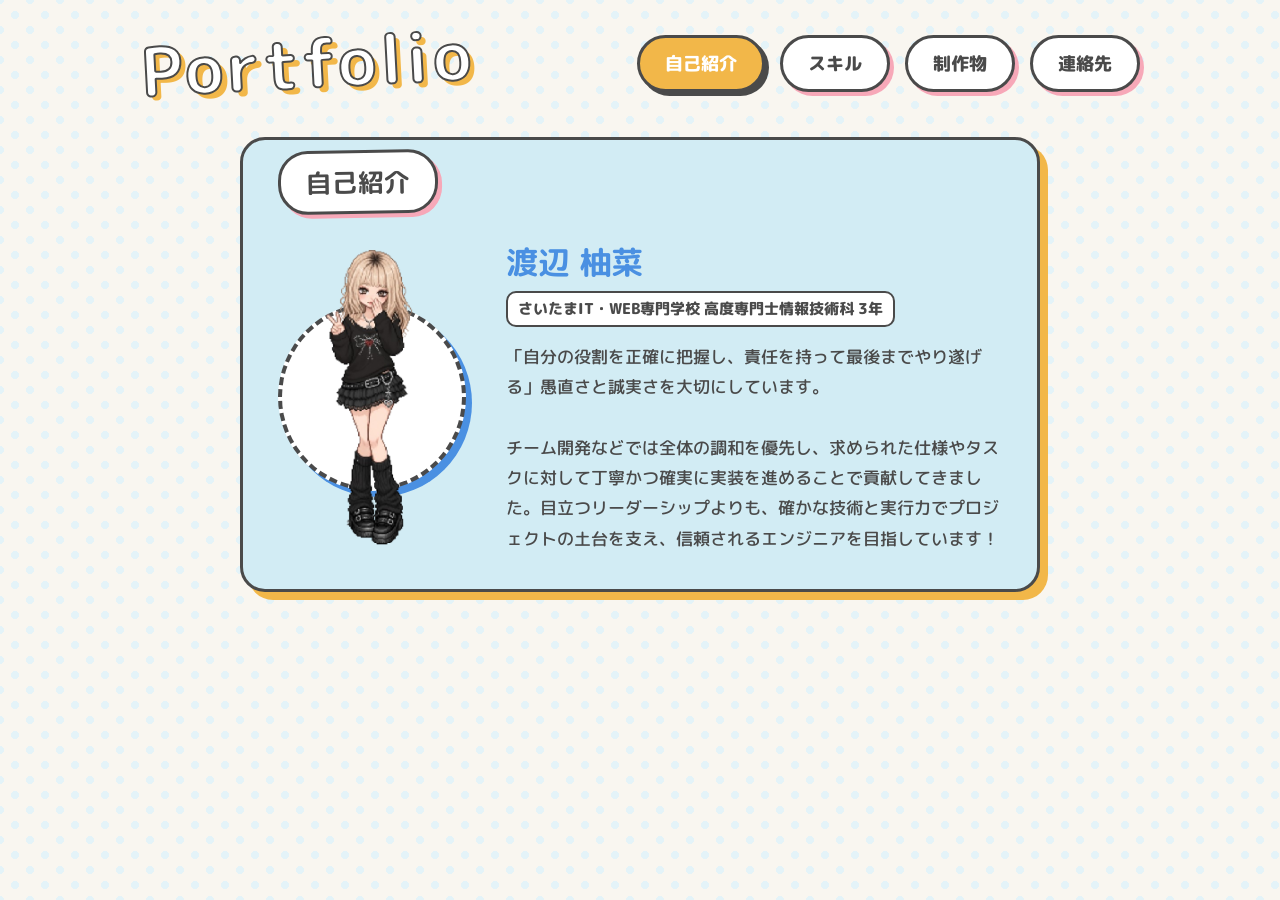
==== commit d774c1aa: "Update index.html" ====
--- a/index.html
+++ b/index.html
@@ -3,7 +3,7 @@
 <head>
     <meta charset="UTF-8">
     <meta name="viewport" content="width=device-width, initial-scale=1.0">
-    <title>渡辺柚菜のポートフォリオ</title>
+    <title>ポートフォリオ</title>
     <link rel="preconnect" href="https://fonts.googleapis.com">
     <link rel="preconnect" href="https://fonts.gstatic.com" crossorigin>
     <link href="https://fonts.googleapis.com/css2?family=M+PLUS+Rounded+1c:wght@500;800&display=swap" rel="stylesheet">
--- a/style.css
+++ b/style.css
@@ -4,21 +4,30 @@
    1. 基本設定（カラーパレットと全体）
    ========================================= */
 :root {
-    --bg-base: #f9f6f0;        /* クリーム色 */
-    --dot-color: #e4f3f8;      /* 背景の水玉の色 */
-    --box-bg: #d2ecf4;         /* メインの薄いブルー */
-    --text-main: #4a4a4a;      /* 少し柔らかい黒 */
-    --accent-yellow: #f2b749;  /* マスタードイエロー */
-    --accent-pink: #f7a8b8;    /* ポップなピンク */
-    --accent-blue: #4a90e2;    /* さわやかなブルー */
+    --bg-base: #f9f6f0;
+    /* クリーム色 */
+    --dot-color: #e4f3f8;
+    /* 背景の水玉の色 */
+    --box-bg: #d2ecf4;
+    /* メインの薄いブルー */
+    --text-main: #4a4a4a;
+    /* 少し柔らかい黒 */
+    --accent-yellow: #f2b749;
+    /* マスタードイエロー */
+    --accent-pink: #f7a8b8;
+    /* ポップなピンク */
+    --accent-blue: #4a90e2;
+    /* さわやかなブルー */
 }
 
 ::-webkit-scrollbar {
     width: 14px;
 }
+
 ::-webkit-scrollbar-track {
     background: var(--bg-base);
 }
+
 ::-webkit-scrollbar-thumb {
     background-color: var(--accent-yellow);
     border-radius: 10px;
@@ -27,7 +36,7 @@
 
 body {
     background-color: var(--bg-base);
-    background-image: 
+    background-image:
         radial-gradient(var(--dot-color) 20%, transparent 20%),
         radial-gradient(var(--dot-color) 20%, transparent 20%);
     background-size: 30px 30px;
@@ -39,7 +48,8 @@
     display: flex;
     flex-direction: column;
     align-items: center;
-    overflow-x: hidden; /* スマホで横揺れするのを防ぐ */
+    overflow-x: hidden;
+    /* スマホで横揺れするのを防ぐ */
 }
 
 /* =========================================
@@ -105,13 +115,30 @@
 
 /* スマホ用ヘッダー調整 */
 @media (max-width: 850px) {
-    .header-inner { flex-direction: column; gap: 20px; }
-    .main-title { font-size: 3.5rem; }
-}
+    .header-inner {
+        flex-direction: column;
+        gap: 20px;
+    }
+
+    .main-title {
+        font-size: 3.5rem;
+    }
+}
+
 @media (max-width: 480px) {
-    .main-title { font-size: 2.8rem; letter-spacing: 2px; }
-    .nav-btn { padding: 10px 18px; font-size: 0.95rem; }
-    .site-header { padding: 20px 0 30px 0; }
+    .main-title {
+        font-size: 2.8rem;
+        letter-spacing: 2px;
+    }
+
+    .nav-btn {
+        padding: 10px 18px;
+        font-size: 0.95rem;
+    }
+
+    .site-header {
+        padding: 20px 0 30px 0;
+    }
 }
 
 /* =========================================
@@ -126,11 +153,21 @@
     display: none;
     animation: popIn 0.5s cubic-bezier(0.68, -0.55, 0.265, 1.55) forwards;
 }
-.page.active { display: block; }
+
+.page.active {
+    display: block;
+}
 
 @keyframes popIn {
-    0% { opacity: 0; transform: scale(0.9) translateY(20px); }
-    100% { opacity: 1; transform: scale(1) translateY(0); }
+    0% {
+        opacity: 0;
+        transform: scale(0.9) translateY(20px);
+    }
+
+    100% {
+        opacity: 1;
+        transform: scale(1) translateY(0);
+    }
 }
 
 .card-box {
@@ -159,8 +196,16 @@
 
 /* スマホ用の箱のサイズ調整 */
 @media (max-width: 600px) {
-    .card-box { padding: 25px 20px; border-radius: 20px; }
-    .card-box h2 { font-size: 1.3rem; margin-top: -42px; padding: 8px 20px; }
+    .card-box {
+        padding: 25px 20px;
+        border-radius: 20px;
+    }
+
+    .card-box h2 {
+        font-size: 1.3rem;
+        margin-top: -42px;
+        padding: 8px 20px;
+    }
 }
 
 /* =========================================
@@ -189,44 +234,85 @@
 }
 
 .profile-img-wrapper img {
-    width: 115%;
+    width: 90%;
     height: auto;
     object-fit: contain;
     position: relative;
-    z-index: 10; /* 画像を手前に出す */
-}
-
-.profile-text h3 { margin: 0 0 5px 0; font-size: 2rem; color: var(--accent-blue); }
-.profile-text .sub-title { font-size: 0.95rem; color: var(--text-main); margin-bottom: 15px; font-weight: 800; background: #fff; display: inline-block; padding: 5px 10px; border-radius: 10px; border: 2px solid var(--text-main); }
-.profile-text p { line-height: 1.8; font-size: 1.05rem; font-weight: 500; text-align: left; margin: 0; }
+    z-index: 10;
+    /* 画像を手前に出す */
+}
+
+.profile-text h3 {
+    margin: 0 0 5px 0;
+    font-size: 2rem;
+    color: var(--accent-blue);
+}
+
+.profile-text .sub-title {
+    font-size: 0.95rem;
+    color: var(--text-main);
+    margin-bottom: 15px;
+    font-weight: 800;
+    background: #fff;
+    display: inline-block;
+    padding: 5px 10px;
+    border-radius: 10px;
+    border: 2px solid var(--text-main);
+}
+
+.profile-text p {
+    line-height: 1.8;
+    font-size: 1.05rem;
+    font-weight: 500;
+    text-align: left;
+    margin: 0;
+}
 
 /* スマホ時の縦並び化 */
 @media (max-width: 650px) {
-    .profile-content { flex-direction: column; text-align: center; gap: 20px; }
-    .profile-text p { text-align: left; font-size: 1rem; }
-    .profile-img-wrapper { width: 150px; height: 150px; }
+    .profile-content {
+        flex-direction: column;
+        text-align: center;
+        gap: 20px;
+    }
+
+    .profile-text p {
+        text-align: left;
+        font-size: 1rem;
+    }
+
+    .profile-img-wrapper {
+        width: 150px;
+        height: 150px;
+    }
 }
 
 /* --- ページ2：スキル・資格 --- */
-.timeline-section { 
-    background: #fff; 
-    border: 3px solid var(--text-main); 
-    border-radius: 15px; 
-    padding: 20px; 
-    margin-bottom: 20px; 
-    box-shadow: 4px 4px 0px rgba(0,0,0,0.1);
-}
-.timeline-section h3 { 
-    font-size: 1.2rem; 
-    color: var(--accent-blue); 
-    margin: 0 0 15px 0; 
-    border-bottom: 3px dotted var(--accent-yellow); 
+.timeline-section {
+    background: #fff;
+    border: 3px solid var(--text-main);
+    border-radius: 15px;
+    padding: 20px;
+    margin-bottom: 20px;
+    box-shadow: 4px 4px 0px rgba(0, 0, 0, 0.1);
+}
+
+.timeline-section h3 {
+    font-size: 1.2rem;
+    color: var(--accent-blue);
+    margin: 0 0 15px 0;
+    border-bottom: 3px dotted var(--accent-yellow);
     display: inline-block;
 }
 
 /* スッキリさせたスキルカテゴリー */
-.skill-category { margin-bottom: 25px; }
-.skill-category:last-child { margin-bottom: 5px; }
+.skill-category {
+    margin-bottom: 25px;
+}
+
+.skill-category:last-child {
+    margin-bottom: 5px;
+}
 
 .skill-category-title {
     font-size: 0.95rem;
@@ -236,6 +322,7 @@
     display: flex;
     align-items: center;
 }
+
 .skill-category-title::before {
     content: "";
     display: inline-block;
@@ -244,7 +331,7 @@
     border-radius: 50%;
     background-color: var(--accent-pink);
     margin-right: 10px;
-    box-shadow: 2px 2px 0px rgba(0,0,0,0.1);
+    box-shadow: 2px 2px 0px rgba(0, 0, 0, 0.1);
 }
 
 .skill-tag {
@@ -259,21 +346,28 @@
     box-shadow: 2px 2px 0px var(--accent-yellow);
 }
 
-.badge-list { list-style: none; padding: 0; margin: 0; }
-.badge-list li { 
-    background: #fff; 
+.badge-list {
+    list-style: none;
+    padding: 0;
+    margin: 0;
+}
+
+.badge-list li {
+    background: #fff;
     border: 2px solid var(--text-main);
-    padding: 12px 20px; 
-    border-radius: 15px; 
-    margin-bottom: 12px; 
-    font-size: 1rem; 
+    padding: 12px 20px;
+    border-radius: 15px;
+    margin-bottom: 12px;
+    font-size: 1rem;
     font-weight: 800;
     box-shadow: 3px 3px 0px var(--accent-pink);
     display: flex;
     align-items: center;
-    word-break: break-all; /* スマホでURLなどがはみ出さないように */
-}
-.badge-list li::before { 
+    word-break: break-all;
+    /* スマホでURLなどがはみ出さないように */
+}
+
+.badge-list li::before {
     content: "";
     display: inline-block;
     width: 12px;
@@ -283,14 +377,25 @@
     border-radius: 50%;
     margin-right: 12px;
     box-shadow: 2px 2px 0px var(--accent-pink);
-    flex-shrink: 0; /* 丸が潰れないように */
+    flex-shrink: 0;
+    /* 丸が潰れないように */
 }
 
 /* スマホ用リスト調整 */
 @media (max-width: 600px) {
-    .timeline-section { padding: 15px; }
-    .skill-tag { font-size: 0.85rem; padding: 4px 10px; }
-    .badge-list li { font-size: 0.9rem; padding: 10px 15px; }
+    .timeline-section {
+        padding: 15px;
+    }
+
+    .skill-tag {
+        font-size: 0.85rem;
+        padding: 4px 10px;
+    }
+
+    .badge-list li {
+        font-size: 0.9rem;
+        padding: 10px 15px;
+    }
 }
 
 /* --- ページ3：制作物 --- */
@@ -301,38 +406,91 @@
     padding: 0;
 }
 
-.works-grid { display: flex; flex-direction: column; gap: 30px; }
+.works-grid {
+    display: flex;
+    flex-direction: column;
+    gap: 30px;
+}
+
 .work-card {
-    background-color: #fff; border-radius: 20px; overflow: hidden;
-    text-decoration: none; color: var(--text-main); display: flex;
+    background-color: #fff;
+    border-radius: 20px;
+    overflow: hidden;
+    text-decoration: none;
+    color: var(--text-main);
+    display: flex;
     border: 3px solid var(--text-main);
     box-shadow: 6px 6px 0px var(--accent-blue);
     transition: all 0.3s cubic-bezier(0.68, -0.55, 0.265, 1.55);
 }
-.work-card:hover { 
-    transform: translateY(-8px) rotate(1deg); 
-    box-shadow: 10px 10px 0px var(--accent-pink); 
-}
-.work-img { 
-    width: 45%; 
-    background-color: var(--bg-base); 
-    min-height: 220px; 
-    background-size: cover; 
-    background-position: center; 
-    border-right: 3px solid var(--text-main); 
-}
-.work-info { padding: 30px; width: 55%; display: flex; flex-direction: column; justify-content: center; }
-.work-info h3 { margin: 0 0 15px 0; font-size: 1.5rem; }
-.work-info p { font-size: 0.95rem; font-weight: 500; line-height: 1.6; margin: 0; }
-
-.work-tags { margin-bottom: 15px; }
-.work-tag { font-size: 0.85rem; background-color: var(--accent-yellow); color: #fff; border: 2px solid var(--text-main); padding: 5px 10px; border-radius: 8px; margin-right: 8px; font-weight: 800; }
+
+.work-card:hover {
+    transform: translateY(-8px) rotate(1deg);
+    box-shadow: 10px 10px 0px var(--accent-pink);
+}
+
+.work-img {
+    width: 45%;
+    background-color: var(--bg-base);
+    min-height: 220px;
+    background-size: cover;
+    background-position: center;
+    border-right: 3px solid var(--text-main);
+}
+
+.work-info {
+    padding: 30px;
+    width: 55%;
+    display: flex;
+    flex-direction: column;
+    justify-content: center;
+}
+
+.work-info h3 {
+    margin: 0 0 15px 0;
+    font-size: 1.5rem;
+}
+
+.work-info p {
+    font-size: 0.95rem;
+    font-weight: 500;
+    line-height: 1.6;
+    margin: 0;
+}
+
+.work-tags {
+    margin-bottom: 15px;
+}
+
+.work-tag {
+    font-size: 0.85rem;
+    background-color: var(--accent-yellow);
+    color: #fff;
+    border: 2px solid var(--text-main);
+    padding: 5px 10px;
+    border-radius: 8px;
+    margin-right: 8px;
+    font-weight: 800;
+}
 
 /* スマホ用制作物カード縦並び */
 @media (max-width: 600px) {
-    .work-card { flex-direction: column; }
-    .work-img { width: 100%; border-right: none; border-bottom: 3px solid var(--text-main); min-height: 180px; }
-    .work-info { width: 100%; box-sizing: border-box; padding: 20px; }
+    .work-card {
+        flex-direction: column;
+    }
+
+    .work-img {
+        width: 100%;
+        border-right: none;
+        border-bottom: 3px solid var(--text-main);
+        min-height: 180px;
+    }
+
+    .work-info {
+        width: 100%;
+        box-sizing: border-box;
+        padding: 20px;
+    }
 }
 
 /* --- ページ4：連絡先 --- */
@@ -342,6 +500,7 @@
     line-height: 1.8;
     font-weight: 500;
 }
+
 .contact-link {
     color: var(--accent-blue);
     text-decoration: none;
@@ -349,14 +508,19 @@
     border-bottom: 2px dashed var(--accent-yellow);
     margin-left: 5px;
     transition: color 0.2s ease, border-color 0.2s ease;
-    word-break: break-all; /* スマホでメアドが折り返せるようにする */
-}
+    word-break: break-all;
+    /* スマホでメアドが折り返せるようにする */
+}
+
 .contact-link:hover {
     color: var(--accent-pink);
     border-color: var(--accent-pink);
 }
+
 @media (max-width: 600px) {
-    .contact-text { font-size: 1rem; }
+    .contact-text {
+        font-size: 1rem;
+    }
 }
 
 /* =========================================
@@ -364,10 +528,12 @@
    ========================================= */
 #loading-screen {
     position: fixed;
-    top: 0; left: 0;
-    width: 100vw; height: 100vh;
+    top: 0;
+    left: 0;
+    width: 100vw;
+    height: 100vh;
     background-color: var(--bg-base);
-    background-image: 
+    background-image:
         radial-gradient(var(--dot-color) 20%, transparent 20%),
         radial-gradient(var(--dot-color) 20%, transparent 20%);
     background-size: 30px 30px;
@@ -379,7 +545,9 @@
     transition: opacity 0.8s ease-out, visibility 0.8s ease-out;
 }
 
-.loading-content { text-align: center; }
+.loading-content {
+    text-align: center;
+}
 
 .loading-shape {
     width: 45px;
@@ -393,9 +561,17 @@
 }
 
 @keyframes spinBounce {
-    0% { transform: translateY(0) rotate(0deg); }
-    50% { transform: translateY(-25px) rotate(180deg); }
-    100% { transform: translateY(0) rotate(360deg); }
+    0% {
+        transform: translateY(0) rotate(0deg);
+    }
+
+    50% {
+        transform: translateY(-25px) rotate(180deg);
+    }
+
+    100% {
+        transform: translateY(0) rotate(360deg);
+    }
 }
 
 .loading-text {
@@ -406,15 +582,24 @@
     -webkit-text-stroke: 1px #fff;
     text-shadow: 3px 3px 0px var(--accent-pink);
 }
+
 @media (max-width: 480px) {
-    .loading-text { font-size: 1.5rem; }
-    .loading-shape { width: 35px; height: 35px; }
+    .loading-text {
+        font-size: 1.5rem;
+    }
+
+    .loading-shape {
+        width: 35px;
+        height: 35px;
+    }
 }
 
 #particles-container {
     position: fixed;
-    top: 0; left: 0;
-    width: 100vw; height: 100vh;
+    top: 0;
+    left: 0;
+    width: 100vw;
+    height: 100vh;
     pointer-events: none;
     z-index: -1;
     overflow: hidden;
@@ -426,12 +611,68 @@
     opacity: 0;
     animation: driftUp linear infinite;
     border: 3px solid var(--text-main);
-    box-shadow: 2px 2px 0px rgba(0,0,0,0.1);
+    box-shadow: 2px 2px 0px rgba(0, 0, 0, 0.1);
 }
 
 @keyframes driftUp {
-    0% { transform: translateY(0) translateX(0) rotate(0deg); opacity: 0; }
-    10% { opacity: 0.8; }
-    90% { opacity: 0.8; }
-    100% { transform: translateY(-110vh) translateX(30px) rotate(360deg); opacity: 0; }
-}
+    0% {
+        transform: translateY(0) translateX(0) rotate(0deg);
+        opacity: 0;
+    }
+
+    10% {
+        opacity: 0.8;
+    }
+
+    90% {
+        opacity: 0.8;
+    }
+
+    100% {
+        transform: translateY(-110vh) translateX(30px) rotate(360deg);
+        opacity: 0;
+    }
+}
+
+/* =========================================
+   6. 追加：「随時更新中」のデザイン（サイト全体と統一）
+   ========================================= */
+.updating-status {
+    text-align: center;
+    margin-top: 40px;
+    margin-bottom: 10px;
+}
+
+.updating-text {
+    display: inline-flex;
+    align-items: center;
+    justify-content: center;
+    font-size: 0.95rem;
+    font-weight: 800;
+    color: var(--text-main);
+    background-color: #fff;
+    border: 2px solid var(--text-main); /* サイト共通の黒フチ */
+    border-radius: 25px; /* 丸っこい形 */
+    padding: 8px 22px;
+    box-shadow: 3px 3px 0px var(--accent-pink); /* 他のバッジと同じピンクの影 */
+    letter-spacing: 1px;
+}
+
+/* ピコン、ピコンと優しく点滅する小さな丸 */
+.updating-text::before {
+    content: "";
+    display: inline-block;
+    width: 10px;
+    height: 10px;
+    background-color: var(--accent-pink);
+    border: 2px solid var(--text-main);
+    border-radius: 50%;
+    margin-right: 10px;
+    animation: blinkDot 1.5s infinite ease-in-out;
+}
+
+/* 透明度が変わるだけのアニメーション */
+@keyframes blinkDot {
+    0%, 100% { opacity: 1; }
+    50% { opacity: 0.2; }
+}
